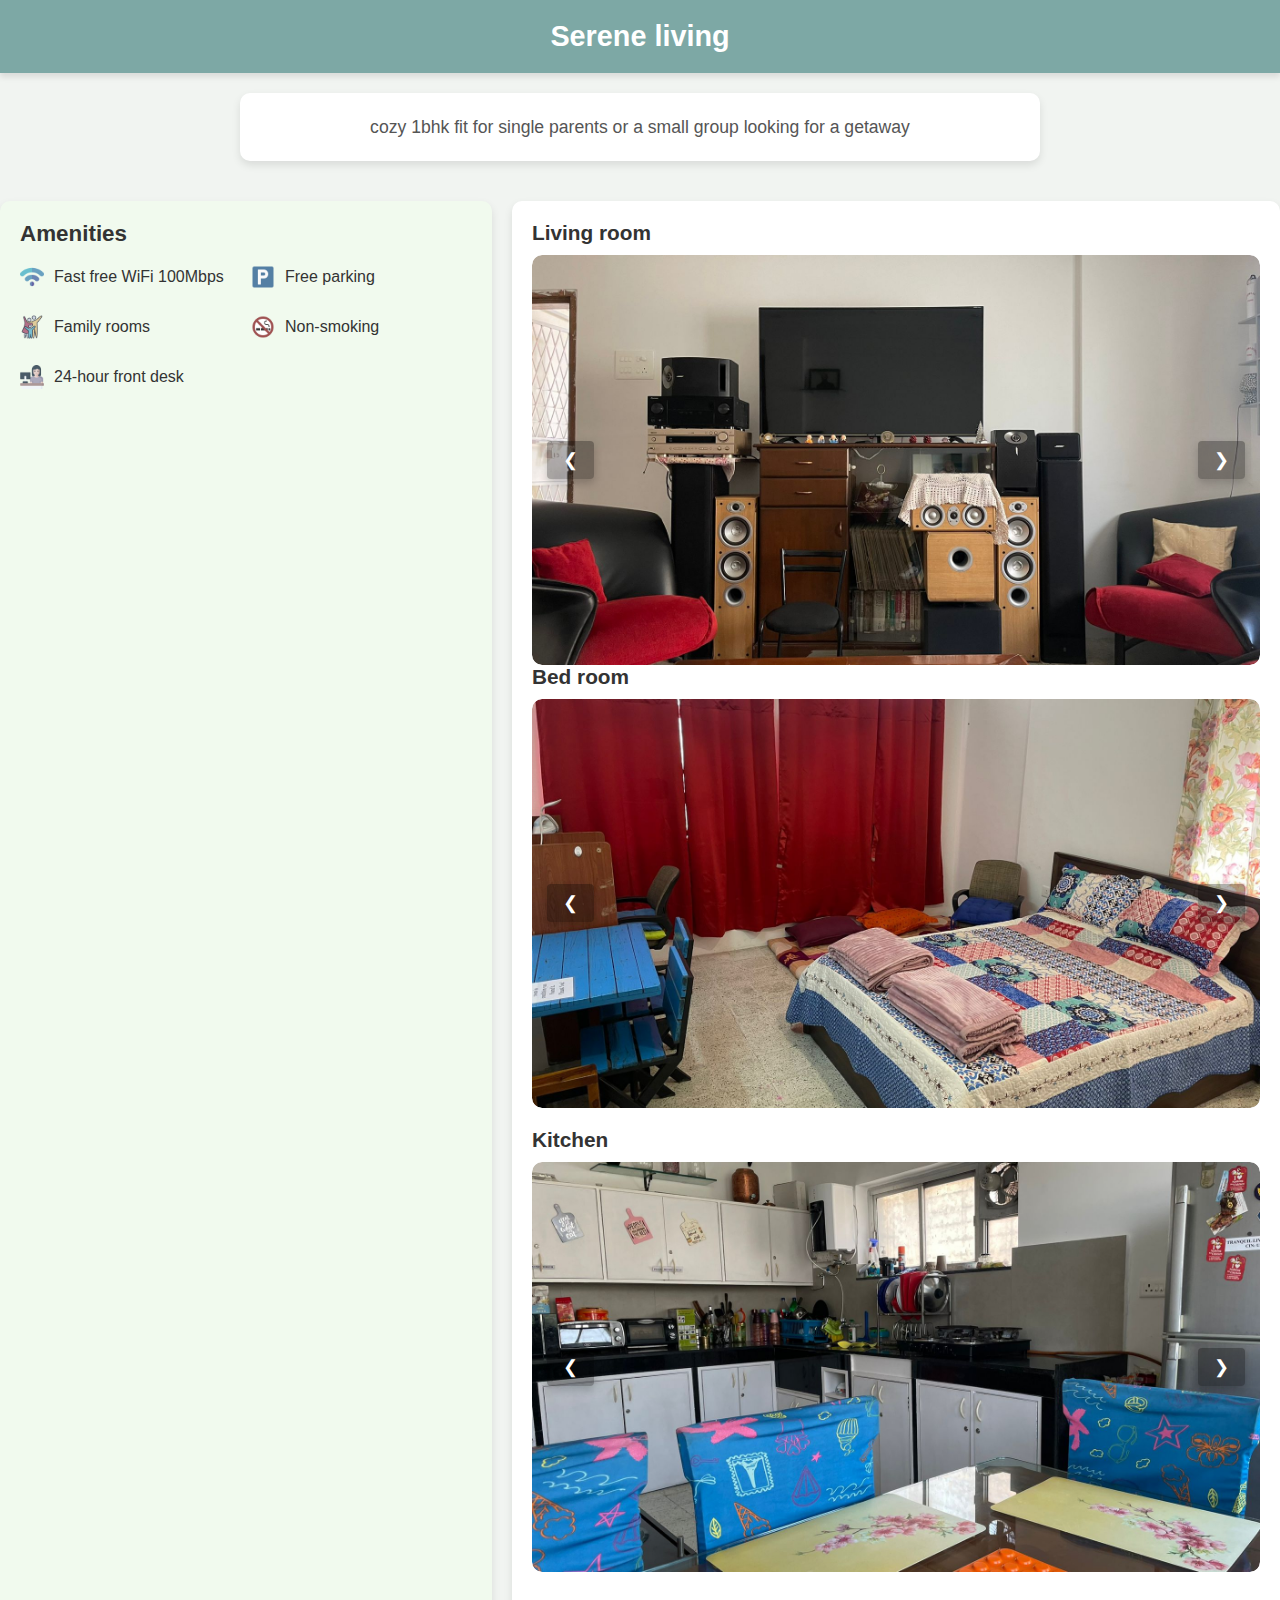
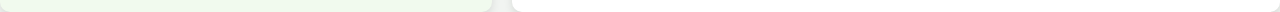
==== property-details/bhk1.html @ 88ee4e67 "made webpages for every property" ====
<!DOCTYPE html>
<html lang="en">
<head>
    <meta charset="UTF-8">
    <meta name="viewport" content="width=device-width, initial-scale=1.0">
    <title>1BHK details</title>
    <link rel="stylesheet" href="../assets/css/property-details-styles.css">
</head>
<body>
    <!-- header -->
    <header>
        <div class="container">
            <h1 class="logo">Serene living</h1>
        </div>
    </header>

    <!-- property details section -->
    <section class="property-details">
        <p>cozy 1bhk fit for single parents or a small group looking for a getaway</p>
    </section>

    <!-- content container for amenities and sliders -->
    <div class="content-container">

        <!-- amenities section -->
        <div class="amenities-section">
            <h3>Amenities</h3>
            <ul class="amenities-list" id="details-bhk1-amenities"></ul>
        </div>

        <!-- sliders section -->
        <div class="sliders-section">
            <div class="room-slider-card">
                <h3>Living room</h3>
                <div class="slider" id="bhk1-living-room-slider">
                    <img src="../assets/images/gallery/1bhk/1BHK lviing room.jpg" alt="Living room image 1" class="slide">
                    <img src="../assets/images/gallery/1bhk/1BHK living room 2.jpg" alt="Living room image 2" class="slide">
                    <!-- <img src="../assets/images/gallery/studio/studio-living-03.jpg" alt="Living room image 3" class="slide">
                    <img src="../assets/images/gallery/studio/studio-living-04.jpg" alt="Living room image 4" class="slide"> -->
                    <button class="slider-btn prev" onclick="changeSlide(-1, 'bhk1-living-room-slider')">&#10094;</button>
                    <button class="slider-btn next" onclick="changeSlide(1, 'bhk1-living-room-slider')">&#10095;</button>
                </div>
                
                <div class="room-slider-card">
                    <h3>Bed room</h3>
                    <div class="slider" id="bhk1-bed-room-slider">
                        <img src="../assets/images/gallery/1bhk/1BHK bedroom 1.jpg" alt="Bedroom image 1" class="slide">
                        <!-- <img src="../assets/images/gallery/studio/studio-bathroom-02.jpg" alt="Bathroom image 2" class="slide"> -->
                        <button class="slider-btn prev" onclick="changeSlide(-1, 'bhk1-bed-room-slider')">&#10094;</button>
                        <button class="slider-btn next" onclick="changeSlide(1, 'bhk1-bed-room-slider')">&#10095;</button>
                    </div>
                </div>

                <div class="room-slider-card">
                    <h3>Kitchen</h3>
                    <div class="slider" id="bhk1-kitchen-slider">
                        <img src="../assets/images/gallery/1bhk/1BHK kitchen 1.jpg" alt="Bedroom image 1" class="slide">
                        <img src="../assets/images/gallery/1bhk/1BHK kitchen 2.jpg" alt="Bathroom image 2" class="slide">
                        <button class="slider-btn prev" onclick="changeSlide(-1, 'bhk1-kitchen-slider')">&#10094;</button>
                        <button class="slider-btn next" onclick="changeSlide(1, 'bhk1-kitchen-slider')">&#10095;</button>
                    </div>
                </div>
            </div>
        </div>
    </div>


    <footer>

    </footer>
    <!-- Include Javascript for the sliders -->
    <script src="propertyDetailsScript.js" defer></script>
</body>
</html>
---- assets/css/property-details-styles.css ----
/* general styling */
* {
    margin: 0;
    padding: 0;
    box-sizing: border-box;
}

html {
    scroll-behavior: smooth;
}

body {
    font-family: 'Roboto', sans-serif;
    background-color: #f1f4f1;
    color: #333;
    margin: 0;
    padding: 0;
    display: flex;
    justify-content: center;
    flex-direction: column;
    align-items: center;
    overflow-x: hidden;
}

header {
    width: 100%;
    padding: 20px 0;
    background-color: #7da8a5;
    color: #fff;
    text-align: center;
    box-shadow: 0px 4px 6px rgba(0, 0, 0, 0.1);
}

header .container {
    background-color: #7da8a5;
    display: flex;
    align-items: center;
    justify-content: center;
}

header .logo {
    font-size: 1.8rem;
    color: #fff;
    font-weight: 600;   
}

/* property details styling */
.property-details {
    width: 90%;
    max-width: 800px;
    padding: 20px;
    background-color: #ffffff;
    border-radius: 10px;
    box-shadow: 0 4px 8px rgba(0, 0, 0, 0.1);
    margin: 20px auto;
    font-size: 1.1rem;
    line-height: 1.6;
    color: #555;
    text-align: center;
}

.content-container {
    display: flex;
    justify-content: space-between;
    gap: 20px;
    margin-top: 20px;
}

/* amenities section */
.amenities-section {
    flex: 1;
    max-width: 40%;
    padding: 20px;
    background-color: #f1faee;
    border-radius: 10px;
    box-shadow: 0 4px 8px rgba(0, 0, 0, 0.1);
    transform: transform 0.2s ease;
}

.amenities-section h3 {
    margin-bottom: 10px;
    font-size: 1.4rem;
    color: #333;
}

.amenities-list {
    list-style: none;
    padding: 0;
    margin: 0;
    display: flex;
    flex-direction: column;
}

.amenities-list li {
    margin: 8px 0;
    display: flex;
    align-items: center;
}

.amenities-list li:hover {
    transform: scale(1.02);
}

.amenity-icon {
    width: 24px;    
    height: 24px;   
    margin-right: 10px; 
    vertical-align: middle;
    filter: grayscale(60%);
    transition: filter 0.3s;
}

.amenity-icon:hover {
    filter: grayscale(0%);
}

/* sliders section styling */
.sliders-section {
    flex: 2;
    max-width: 60%;
    padding: 20px;
    background-color: #ffffff;
    border-radius: 10px;
    box-shadow: 0 4px 8px rgba(0, 0, 0, 0.1);
    transform: 0.2s ease;
}

.room-slider-card {
    margin-bottom: 20px;
}

.room-slider-card h3 {
    margin-bottom: 10px;
    font-size: 1.3rem;
    color: #333;
}

/* image slider styling */
.slider {
    position: relative;
    max-width: 100%;
    border-radius: 10px;
    overflow: hidden;
    transition: box-shadow 0.3s ease;
}

.slider:hover {
    box-shadow: 0 6px 12px rgba(0, 0, 0, 0.2);
}

.slider img {
    border-radius: 10px;
    width: 100%;
    height: auto;
    object-fit: cover;
}

.slider .slide:first-child {
 display: block;
}

.slide {
    display: none;
    width: 100%;
    border-radius: 5px;
}

.slider-btn {
    position: absolute;
    top:50%;
    transform: translateY(-50%);
    background-color: rgba(0, 0, 0, 0.3);
    color: #fff;
    border: none;
    font-size: 18px;
    padding: 8px 16px;
    cursor: pointer;
    border-radius: 4px;
    transition: background-color 0.3s ease, box-shadow 0.3s ease;
    box-shadow: 0 4px 8px rgba(0, 0, 0, 0.2);
}

.prev {
    left: 15px;
}

.next {
    right: 15px;
}

.slider-btn:hover {
    background-color: rgba(0, 0, 0, 0.5);
    box-shadow: 0 6px 12px rgba(0, 0, 0, 0.3);
}

/* responsive adjustments */
@media (max-width: 768px) {
    body, .property-details, .room-sliders {
        padding: 10px;
    }

    .content-container {
        flex-direction: column;
    }

    .amenities-section, .sliders-section{
        max-width: 100%;
    }
}


@media (min-width: 768px) {
    .amenities-list {
        display: grid;
        grid-template-columns: 1fr 1fr;
        gap: 10px;
    }
}
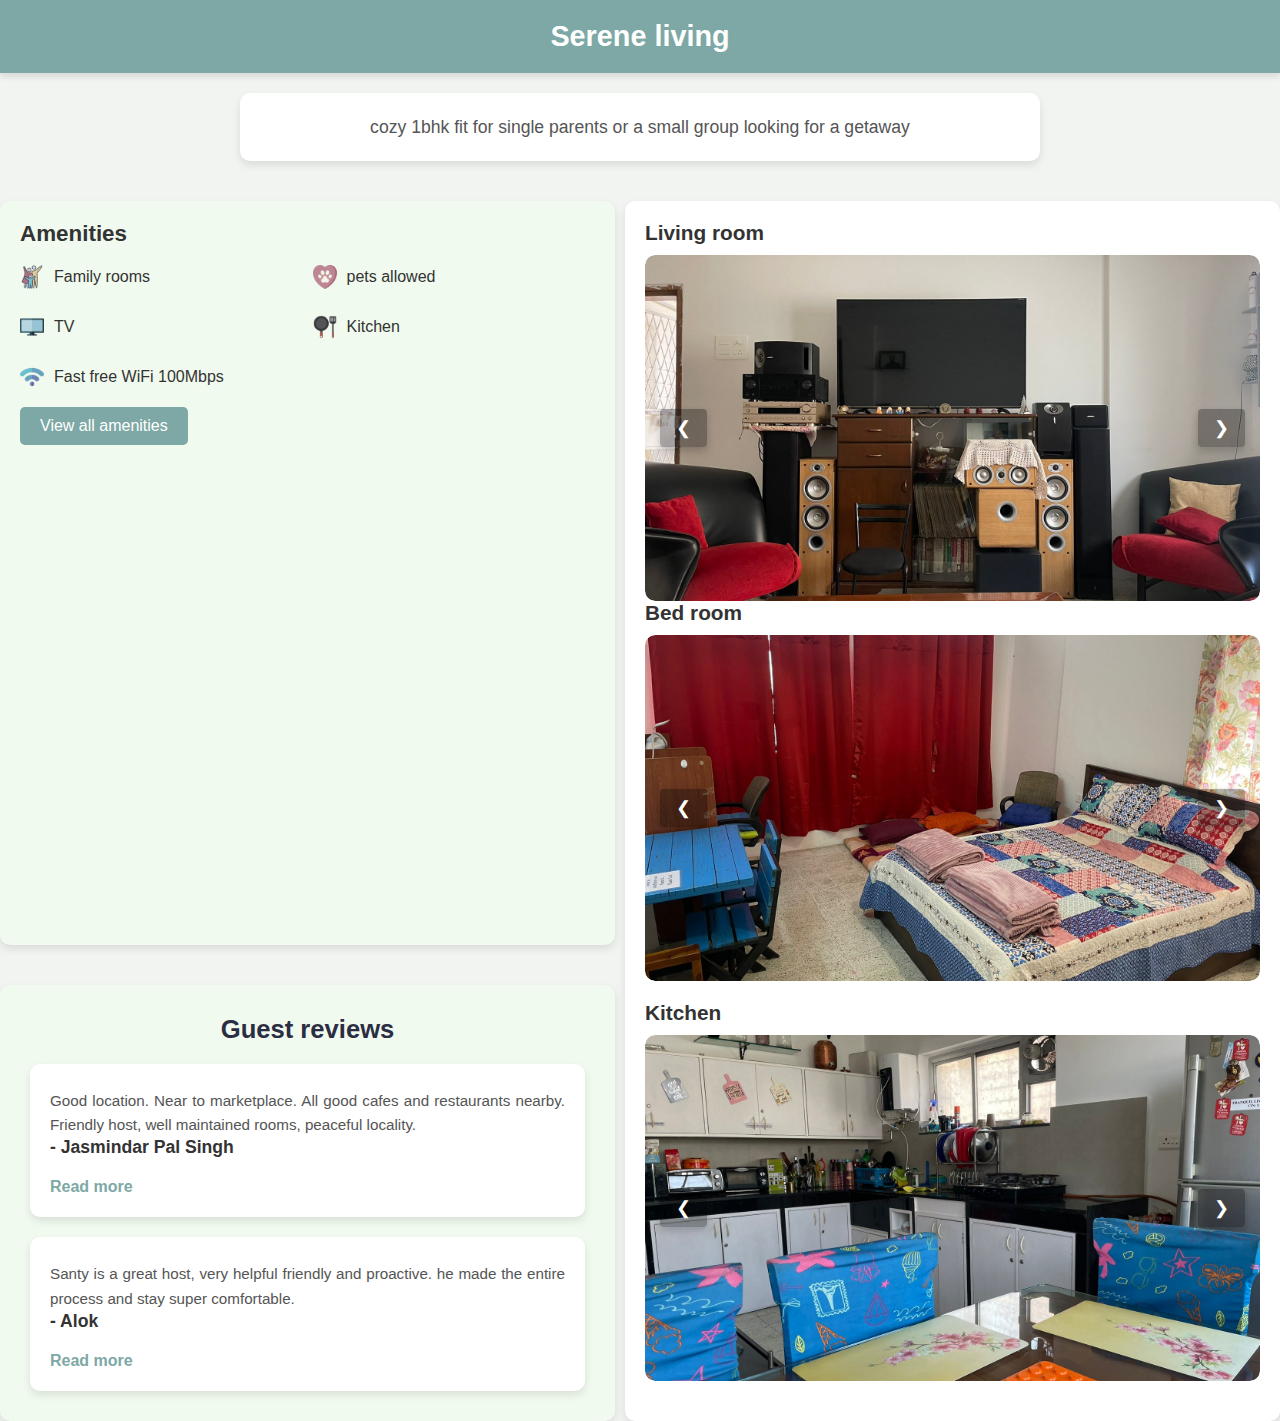
==== commit 1587423d: "added more amenities and added a reviews display section" ====
--- a/property-details/bhk1.html
+++ b/property-details/bhk1.html
@@ -22,10 +22,19 @@
     <!-- content container for amenities and sliders -->
     <div class="content-container">
 
-        <!-- amenities section -->
-        <div class="amenities-section">
-            <h3>Amenities</h3>
-            <ul class="amenities-list" id="details-bhk1-amenities"></ul>
+        <div class="left-column">
+            <!-- amenities section -->
+            <div class="amenities-section">
+                <h3>Amenities</h3>
+                <ul class="amenities-list" id="details-bhk1-amenities"></ul>
+                <button class="view-all-btn" onclick="toggleAmenities('details-bhk1-amenities')">View all amenities</button>
+            </div>
+    
+            <!-- reviews section -->
+            <div class="reviews-section">
+                <h3>Guest reviews</h3>
+                <ul class="reviews-list" id="bhk1-reviews-list"></ul>
+            </div>
         </div>
 
         <!-- sliders section -->
--- a/assets/css/property-details-styles.css
+++ b/assets/css/property-details-styles.css
@@ -62,14 +62,21 @@
 .content-container {
     display: flex;
     justify-content: space-between;
+    gap: 10px;
+    margin-top: 20px;
+}
+
+.left-column {
+    flex: 1;
+    display: flex;
+    flex-direction: column;
     gap: 20px;
-    margin-top: 20px;
 }
 
 /* amenities section */
 .amenities-section {
     flex: 1;
-    max-width: 40%;
+    max-width: 100%;
     padding: 20px;
     background-color: #f1faee;
     border-radius: 10px;
@@ -114,9 +121,97 @@
     filter: grayscale(0%);
 }
 
+.view-all-btn {
+    margin-top: 10px;
+    padding: 10px 20px;
+    background-color: #7da8a5;
+    color: white;
+    border: none;
+    border-radius: 5px;
+    cursor: pointer;
+    font-size: 1rem;
+    transition: background-color 0.3s ease, transform 0.2s ease;
+}
+
+.view-all-btn:hover {
+    background-color: #5c8b82;
+    transform: scale(1.05);
+}
+
+/* reviews section styling */
+.reviews-section {
+    padding: 30px;
+    background-color: #f1faee;
+    border-radius: 10px;
+    box-shadow: 0 4px 8px rgba(0, 0, 0, 0.1);
+    margin-top: 20px;
+}
+
+.reviews-section h3 {
+    margin-bottom: 20px;
+    font-size: 1.6rem;
+    color: #2b2d42;
+    font-weight: bold;
+    text-align: center;
+}
+
+.reviews-list {
+    list-style: none;
+    padding: 0;
+    margin: 0;
+    display: flex;
+    flex-direction: column;
+    gap: 20px;
+}
+
+.reviews-list li {
+    padding: 20px;
+    background-color: #ffffff;
+    border-radius: 10px;
+    box-shadow: 0 4px 8px rgba(0, 0, 0, 0.1);
+    transition: transform 0.3s ease, box-shadow 0.3s ease;
+}
+
+.reviews-list li:hover {
+    transform: translateY(-5px);
+    box-shadow: 0 6px 12px rgba(0, 0, 0, 0.2);
+}
+
+.reviews-list li .review-text {
+    margin-top: 5px;
+    font-size: 0.95rem;
+    color: #555;
+    line-height: 1.6;
+    text-align: justify;
+}
+
+.reviews-list li .review-author {
+    font-size: 1.1rem;
+    font-weight: 600;
+    color: #333;
+    margin-bottom: 5px;
+}
+
+.review-link {
+    display: inline-block;
+    margin-top: 15px;
+    font-size: 1rem;
+    color: #7da8a5;
+    font-weight: 600;
+    text-decoration: none;
+    border-bottom: 1px solid transparent;
+    transition: color 0.3s ease, border-bottom-color 0.3s ease;
+}
+
+.review-link:hover{
+    color: #5c8b82;
+    text-decoration: none;
+    border-bottom-color: #5c8b82;
+}
+
 /* sliders section styling */
 .sliders-section {
-    flex: 2;
+    flex: 1;
     max-width: 60%;
     padding: 20px;
     background-color: #ffffff;
@@ -206,6 +301,14 @@
     .amenities-section, .sliders-section{
         max-width: 100%;
     }
+
+    .reviews-list li {
+        padding: 15px;
+    }
+
+    .reviews-section h3 {
+        font-size: 1.4rem;
+    }
 }
 
 
